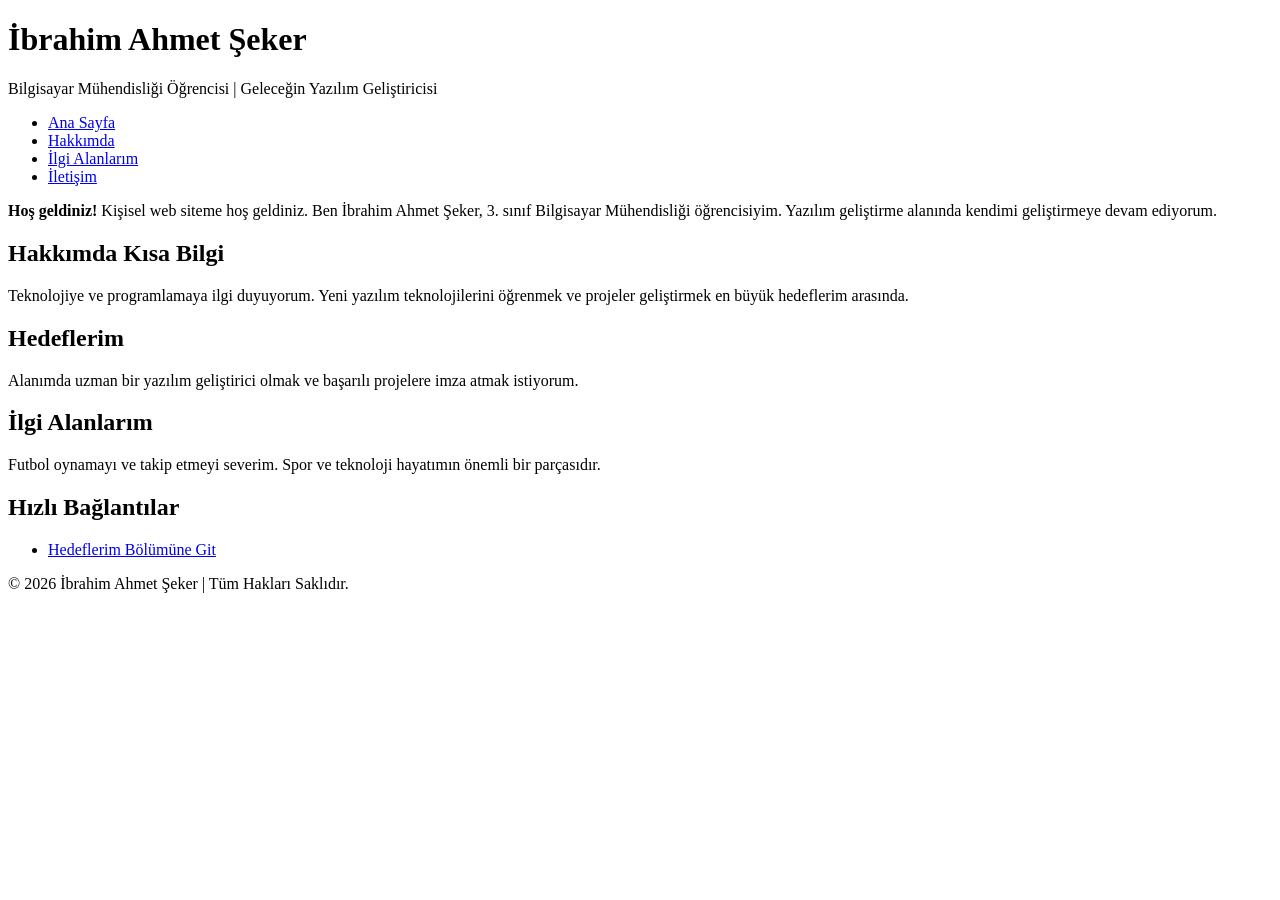
==== index.html @ a93bb1a7 "Update index.html" ====
<!DOCTYPE html>
<html lang="tr">
<head>
    <meta charset="UTF-8">
    <meta name="viewport" content="width=device-width, initial-scale=1.0">
    <title>Ana Sayfa</title>
</head>
<body>

    <!-- HEADER -->
    <header>
        <h1>İbrahim Ahmet Şeker</h1>
        <p>Bilgisayar Mühendisliği Öğrencisi | Geleceğin Yazılım Geliştiricisi</p>
    </header>

    <!-- NAVIGATION -->
    <nav>
        <ul>
            <li><a href="index.html">Ana Sayfa</a></li>
            <li><a href="hakkimda.html">Hakkımda</a></li>
            <li><a href="ilgi-alanlarim.html">İlgi Alanlarım</a></li>
            <li><a href="iletisim.html">İletişim</a></li>
        </ul>
    </nav>

    <!-- MAIN CONTENT -->
    <main>

        <section>
            <p><strong>Hoş geldiniz!</strong> Kişisel web siteme hoş geldiniz. 
            Ben İbrahim Ahmet Şeker, 3. sınıf Bilgisayar Mühendisliği öğrencisiyim. 
            Yazılım geliştirme alanında kendimi geliştirmeye devam ediyorum.</p>
        </section>

        <section>
            <h2>Hakkımda Kısa Bilgi</h2>
            <p>Teknolojiye ve programlamaya ilgi duyuyorum. 
            Yeni yazılım teknolojilerini öğrenmek ve projeler geliştirmek en büyük hedeflerim arasında.</p>
        </section>

        <section>
            <h2 id="hedef">Hedeflerim</h2>
            <p>Alanımda uzman bir yazılım geliştirici olmak ve başarılı projelere imza atmak istiyorum.</p>
        </section>

        <section>
            <h2>İlgi Alanlarım</h2>
            <p>Futbol oynamayı ve takip etmeyi severim. Spor ve teknoloji hayatımın önemli bir parçasıdır.</p>
        </section>

        <section>
            <h2>Hızlı Bağlantılar</h2>
            <ul>
                <li><a href="#hedef">Hedeflerim Bölümüne Git</a></li>
            </ul>
        </section>

    </main>

    <!-- FOOTER -->
    <footer>
        <p>&copy; 2026 İbrahim Ahmet Şeker | Tüm Hakları Saklıdır.</p>
    </footer>

</body>
</html>
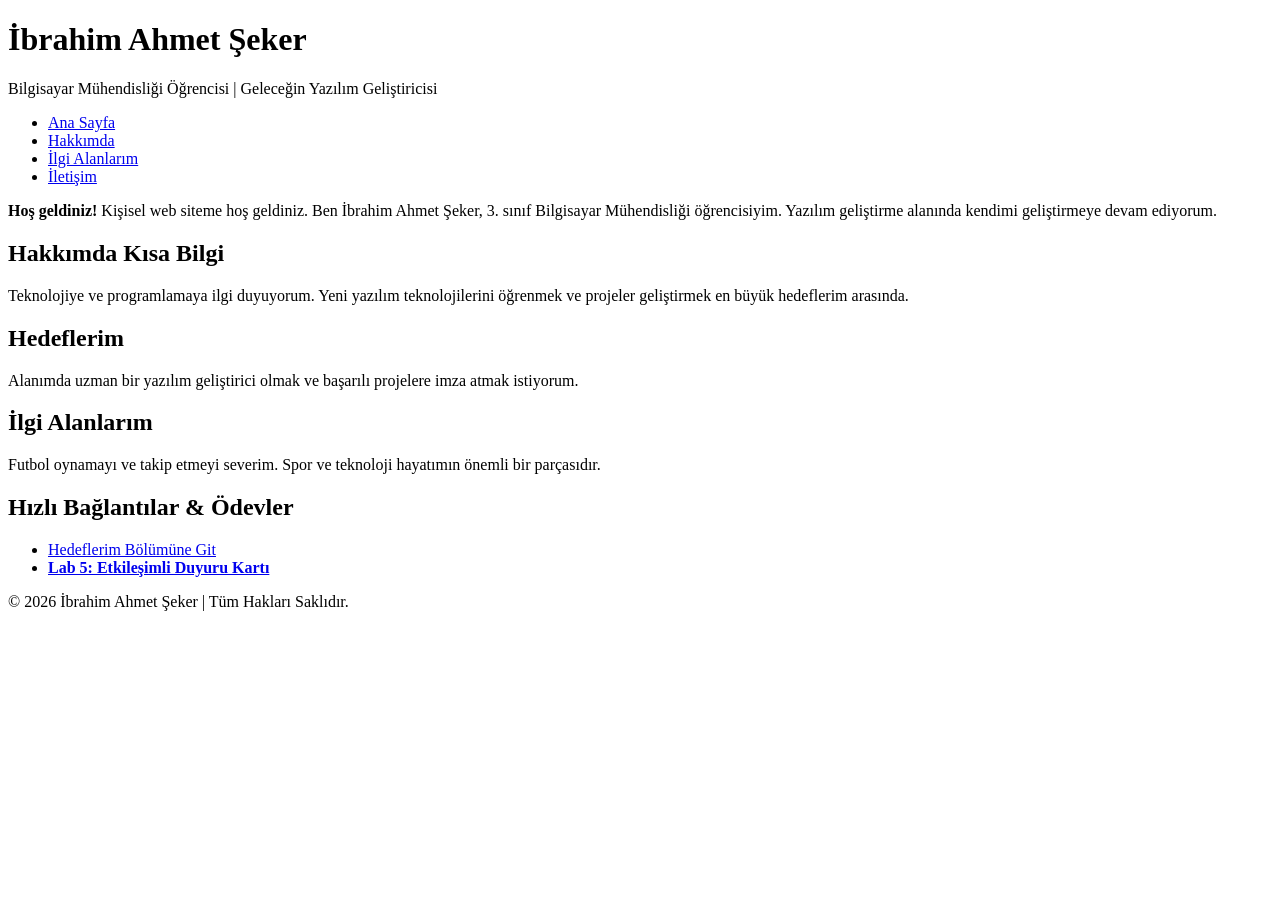
==== commit c4db6d1b: "Update index.html" ====
--- a/index.html
+++ b/index.html
@@ -17,9 +17,9 @@
     <nav>
         <ul>
             <li><a href="index.html">Ana Sayfa</a></li>
-            <li><a href="hakkimda.html">Hakkımda</a></li>
-            <li><a href="ilgi-alanlarim.html">İlgi Alanlarım</a></li>
-            <li><a href="iletisim.html">İletişim</a></li>
+            <li><a href="about.html">Hakkımda</a></li>
+            <li><a href="interests.html">İlgi Alanlarım</a></li>
+            <li><a href="contact.html">İletişim</a></li>
         </ul>
     </nav>
 
@@ -49,15 +49,16 @@
         </section>
 
         <section>
-            <h2>Hızlı Bağlantılar</h2>
+            <h2>Hızlı Bağlantılar & Ödevler</h2>
             <ul>
                 <li><a href="#hedef">Hedeflerim Bölümüne Git</a></li>
+                <!-- ÖDEV LİNKİ BURAYA EKLENDİ -->
+                <li><strong><a href="lab5/lab-position.html">Lab 5: Etkileşimli Duyuru Kartı</a></strong></li> 
             </ul>
         </section>
 
     </main>
 
-    <!-- FOOTER -->
     <footer>
         <p>&copy; 2026 İbrahim Ahmet Şeker | Tüm Hakları Saklıdır.</p>
     </footer>
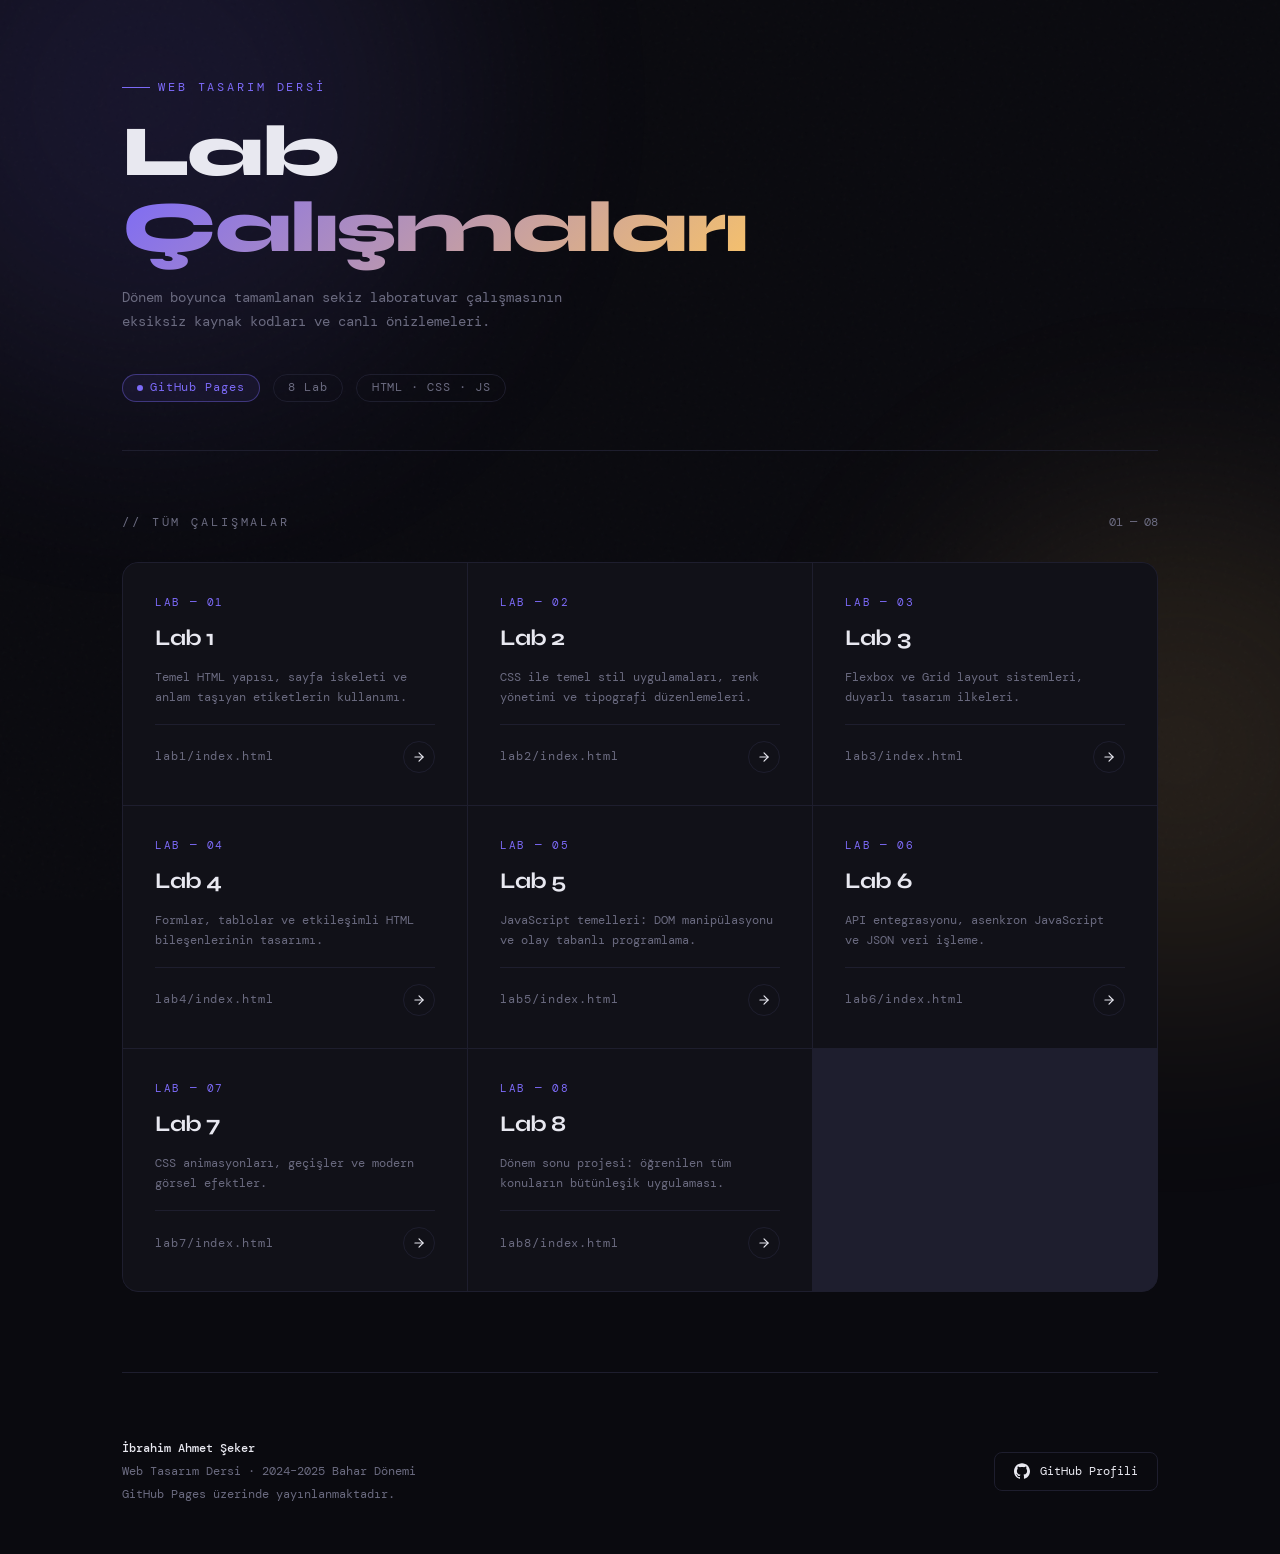
==== commit 290fc19d: "Add files via upload" ====
--- a/index.html
+++ b/index.html
@@ -1,67 +1,486 @@
-<!DOCTYPE html>
-<html lang="tr">
-<head>
-    <meta charset="UTF-8">
-    <meta name="viewport" content="width=device-width, initial-scale=1.0">
-    <title>Ana Sayfa</title>
-</head>
-<body>
-
-    <!-- HEADER -->
-    <header>
-        <h1>İbrahim Ahmet Şeker</h1>
-        <p>Bilgisayar Mühendisliği Öğrencisi | Geleceğin Yazılım Geliştiricisi</p>
-    </header>
-
-    <!-- NAVIGATION -->
-    <nav>
-        <ul>
-            <li><a href="index.html">Ana Sayfa</a></li>
-            <li><a href="about.html">Hakkımda</a></li>
-            <li><a href="interests.html">İlgi Alanlarım</a></li>
-            <li><a href="contact.html">İletişim</a></li>
-        </ul>
-    </nav>
-
-    <!-- MAIN CONTENT -->
-    <main>
-
-        <section>
-            <p><strong>Hoş geldiniz!</strong> Kişisel web siteme hoş geldiniz. 
-            Ben İbrahim Ahmet Şeker, 3. sınıf Bilgisayar Mühendisliği öğrencisiyim. 
-            Yazılım geliştirme alanında kendimi geliştirmeye devam ediyorum.</p>
-        </section>
-
-        <section>
-            <h2>Hakkımda Kısa Bilgi</h2>
-            <p>Teknolojiye ve programlamaya ilgi duyuyorum. 
-            Yeni yazılım teknolojilerini öğrenmek ve projeler geliştirmek en büyük hedeflerim arasında.</p>
-        </section>
-
-        <section>
-            <h2 id="hedef">Hedeflerim</h2>
-            <p>Alanımda uzman bir yazılım geliştirici olmak ve başarılı projelere imza atmak istiyorum.</p>
-        </section>
-
-        <section>
-            <h2>İlgi Alanlarım</h2>
-            <p>Futbol oynamayı ve takip etmeyi severim. Spor ve teknoloji hayatımın önemli bir parçasıdır.</p>
-        </section>
-
-        <section>
-            <h2>Hızlı Bağlantılar & Ödevler</h2>
-            <ul>
-                <li><a href="#hedef">Hedeflerim Bölümüne Git</a></li>
-                <!-- ÖDEV LİNKİ BURAYA EKLENDİ -->
-                <li><strong><a href="lab5/lab-position.html">Lab 5: Etkileşimli Duyuru Kartı</a></strong></li> 
-            </ul>
-        </section>
-
-    </main>
-
-    <footer>
-        <p>&copy; 2026 İbrahim Ahmet Şeker | Tüm Hakları Saklıdır.</p>
-    </footer>
-
-</body>
-</html>
+<!DOCTYPE html>
+<html lang="tr">
+<head>
+  <meta charset="UTF-8" />
+  <meta name="viewport" content="width=device-width, initial-scale=1.0" />
+  <title>İbrahim Ahmet Şeker — Lab Çalışmaları</title>
+  <link href="https://fonts.googleapis.com/css2?family=Syne:wght@400;600;700;800&family=DM+Mono:wght@300;400;500&display=swap" rel="stylesheet" />
+  <style>
+    *, *::before, *::after { box-sizing: border-box; margin: 0; padding: 0; }
+
+    :root {
+      --bg: #0a0a0f;
+      --surface: #111118;
+      --border: #1e1e2e;
+      --accent: #7c6af7;
+      --accent2: #f7c26a;
+      --text: #e8e8f0;
+      --muted: #6b6b80;
+      --card-hover: #16161f;
+    }
+
+    html { scroll-behavior: smooth; }
+
+    body {
+      font-family: 'Syne', sans-serif;
+      background: var(--bg);
+      color: var(--text);
+      min-height: 100vh;
+      overflow-x: hidden;
+    }
+
+    /* NOISE OVERLAY */
+    body::before {
+      content: '';
+      position: fixed;
+      inset: 0;
+      background-image: url("data:image/svg+xml,%3Csvg viewBox='0 0 256 256' xmlns='http://www.w3.org/2000/svg'%3E%3Cfilter id='noise'%3E%3CfeTurbulence type='fractalNoise' baseFrequency='0.9' numOctaves='4' stitchTiles='stitch'/%3E%3C/filter%3E%3Crect width='100%25' height='100%25' filter='url(%23noise)' opacity='0.04'/%3E%3C/svg%3E");
+      pointer-events: none;
+      z-index: 0;
+      opacity: 0.5;
+    }
+
+    /* GLOW BLOBS */
+    .blob {
+      position: fixed;
+      border-radius: 50%;
+      filter: blur(120px);
+      opacity: 0.12;
+      pointer-events: none;
+      z-index: 0;
+    }
+    .blob-1 { width: 600px; height: 600px; background: var(--accent); top: -200px; left: -150px; animation: drift 18s ease-in-out infinite alternate; }
+    .blob-2 { width: 500px; height: 500px; background: var(--accent2); bottom: -100px; right: -150px; animation: drift 22s ease-in-out infinite alternate-reverse; }
+
+    @keyframes drift {
+      from { transform: translate(0, 0) scale(1); }
+      to   { transform: translate(40px, 40px) scale(1.08); }
+    }
+
+    /* WRAPPER */
+    .wrapper {
+      position: relative;
+      z-index: 1;
+      max-width: 1100px;
+      margin: 0 auto;
+      padding: 0 2rem;
+    }
+
+    /* HEADER */
+    header {
+      padding: 5rem 0 3rem;
+      border-bottom: 1px solid var(--border);
+    }
+
+    .header-tag {
+      font-family: 'DM Mono', monospace;
+      font-size: 0.72rem;
+      letter-spacing: 0.25em;
+      color: var(--accent);
+      text-transform: uppercase;
+      margin-bottom: 1.2rem;
+      display: flex;
+      align-items: center;
+      gap: 0.5rem;
+    }
+    .header-tag::before {
+      content: '';
+      display: inline-block;
+      width: 28px;
+      height: 1px;
+      background: var(--accent);
+    }
+
+    h1 {
+      font-size: clamp(2.4rem, 6vw, 4.5rem);
+      font-weight: 800;
+      line-height: 1.05;
+      letter-spacing: -0.03em;
+      margin-bottom: 1.2rem;
+    }
+
+    h1 span {
+      background: linear-gradient(135deg, var(--accent) 0%, var(--accent2) 100%);
+      -webkit-background-clip: text;
+      -webkit-text-fill-color: transparent;
+      background-clip: text;
+    }
+
+    .subtitle {
+      font-family: 'DM Mono', monospace;
+      font-size: 0.9rem;
+      color: var(--muted);
+      line-height: 1.7;
+      max-width: 480px;
+    }
+
+    .meta-row {
+      display: flex;
+      align-items: center;
+      gap: 0.8rem;
+      margin-top: 2.5rem;
+      flex-wrap: wrap;
+    }
+
+    .badge {
+      font-family: 'DM Mono', monospace;
+      font-size: 0.72rem;
+      padding: 0.35rem 0.9rem;
+      border-radius: 100px;
+      border: 1px solid var(--border);
+      color: var(--muted);
+      letter-spacing: 0.08em;
+    }
+    .badge.live {
+      border-color: rgba(124,106,247,0.4);
+      color: var(--accent);
+      background: rgba(124,106,247,0.08);
+      display: flex;
+      align-items: center;
+      gap: 0.4rem;
+    }
+    .badge.live::before {
+      content: '';
+      display: inline-block;
+      width: 6px;
+      height: 6px;
+      background: var(--accent);
+      border-radius: 50%;
+      animation: pulse 1.6s ease-in-out infinite;
+    }
+    @keyframes pulse {
+      0%, 100% { opacity: 1; transform: scale(1); }
+      50%       { opacity: 0.4; transform: scale(0.8); }
+    }
+
+    /* SECTION TITLE */
+    .section-header {
+      display: flex;
+      align-items: baseline;
+      justify-content: space-between;
+      padding: 4rem 0 2rem;
+      gap: 1rem;
+    }
+    .section-title {
+      font-size: 0.72rem;
+      font-family: 'DM Mono', monospace;
+      letter-spacing: 0.25em;
+      text-transform: uppercase;
+      color: var(--muted);
+    }
+    .section-count {
+      font-family: 'DM Mono', monospace;
+      font-size: 0.72rem;
+      color: var(--muted);
+    }
+
+    /* GRID */
+    .grid {
+      display: grid;
+      grid-template-columns: repeat(auto-fill, minmax(300px, 1fr));
+      gap: 1.5px;
+      background: var(--border);
+      border: 1px solid var(--border);
+      border-radius: 16px;
+      overflow: hidden;
+    }
+
+    /* CARD */
+    .card {
+      background: var(--surface);
+      padding: 2rem;
+      display: flex;
+      flex-direction: column;
+      gap: 1rem;
+      text-decoration: none;
+      color: inherit;
+      transition: background 0.25s ease;
+      position: relative;
+      overflow: hidden;
+      opacity: 0;
+      transform: translateY(20px);
+      animation: fadeUp 0.5s ease forwards;
+    }
+
+    .card::after {
+      content: '';
+      position: absolute;
+      inset: 0;
+      background: linear-gradient(135deg, rgba(124,106,247,0.06) 0%, transparent 60%);
+      opacity: 0;
+      transition: opacity 0.3s ease;
+    }
+
+    .card:hover { background: var(--card-hover); }
+    .card:hover::after { opacity: 1; }
+
+    .card-num {
+      font-family: 'DM Mono', monospace;
+      font-size: 0.68rem;
+      color: var(--accent);
+      letter-spacing: 0.15em;
+    }
+
+    .card-title {
+      font-size: 1.4rem;
+      font-weight: 700;
+      letter-spacing: -0.02em;
+      line-height: 1.2;
+      transition: color 0.2s;
+    }
+    .card:hover .card-title { color: var(--accent); }
+
+    .card-desc {
+      font-family: 'DM Mono', monospace;
+      font-size: 0.78rem;
+      color: var(--muted);
+      line-height: 1.6;
+      flex: 1;
+    }
+
+    .card-footer {
+      display: flex;
+      align-items: center;
+      justify-content: space-between;
+      padding-top: 1rem;
+      border-top: 1px solid var(--border);
+    }
+
+    .card-link-text {
+      font-family: 'DM Mono', monospace;
+      font-size: 0.72rem;
+      color: var(--muted);
+      letter-spacing: 0.08em;
+      transition: color 0.2s;
+    }
+    .card:hover .card-link-text { color: var(--accent); }
+
+    .arrow {
+      width: 32px;
+      height: 32px;
+      border: 1px solid var(--border);
+      border-radius: 50%;
+      display: flex;
+      align-items: center;
+      justify-content: center;
+      transition: background 0.2s, border-color 0.2s, transform 0.25s;
+      flex-shrink: 0;
+    }
+    .card:hover .arrow {
+      background: var(--accent);
+      border-color: var(--accent);
+      transform: rotate(45deg);
+    }
+    .arrow svg {
+      width: 14px;
+      height: 14px;
+      fill: none;
+      stroke: var(--text);
+      stroke-width: 2;
+      stroke-linecap: round;
+      stroke-linejoin: round;
+    }
+
+    @keyframes fadeUp {
+      to { opacity: 1; transform: translateY(0); }
+    }
+    .card:nth-child(1) { animation-delay: 0.05s; }
+    .card:nth-child(2) { animation-delay: 0.10s; }
+    .card:nth-child(3) { animation-delay: 0.15s; }
+    .card:nth-child(4) { animation-delay: 0.20s; }
+    .card:nth-child(5) { animation-delay: 0.25s; }
+    .card:nth-child(6) { animation-delay: 0.30s; }
+    .card:nth-child(7) { animation-delay: 0.35s; }
+    .card:nth-child(8) { animation-delay: 0.40s; }
+
+    /* FOOTER */
+    footer {
+      padding: 4rem 0 3rem;
+      display: flex;
+      align-items: center;
+      justify-content: space-between;
+      border-top: 1px solid var(--border);
+      margin-top: 5rem;
+      flex-wrap: wrap;
+      gap: 1.5rem;
+    }
+
+    .footer-left {
+      font-family: 'DM Mono', monospace;
+      font-size: 0.75rem;
+      color: var(--muted);
+      line-height: 1.9;
+    }
+    .footer-left strong {
+      color: var(--text);
+      font-weight: 500;
+    }
+
+    .github-btn {
+      display: flex;
+      align-items: center;
+      gap: 0.6rem;
+      font-family: 'DM Mono', monospace;
+      font-size: 0.78rem;
+      color: var(--text);
+      text-decoration: none;
+      border: 1px solid var(--border);
+      padding: 0.65rem 1.2rem;
+      border-radius: 8px;
+      transition: border-color 0.2s, color 0.2s;
+      white-space: nowrap;
+    }
+    .github-btn:hover { border-color: var(--accent); color: var(--accent); }
+    .github-btn svg { width: 16px; height: 16px; fill: currentColor; flex-shrink: 0; }
+
+    @media (max-width: 600px) {
+      header { padding: 3rem 0 2rem; }
+      .section-header { flex-direction: column; gap: 0.3rem; }
+      footer { flex-direction: column; align-items: flex-start; }
+      .grid { grid-template-columns: 1fr; }
+    }
+  </style>
+</head>
+<body>
+
+  <div class="blob blob-1"></div>
+  <div class="blob blob-2"></div>
+
+  <div class="wrapper">
+
+    <header>
+      <p class="header-tag">Web Tasarım Dersi</p>
+      <h1>Lab<br /><span>Çalışmaları</span></h1>
+      <p class="subtitle">
+        Dönem boyunca tamamlanan sekiz laboratuvar çalışmasının
+        eksiksiz kaynak kodları ve canlı önizlemeleri.
+      </p>
+      <div class="meta-row">
+        <span class="badge live">GitHub Pages</span>
+        <span class="badge">8 Lab</span>
+        <span class="badge">HTML · CSS · JS</span>
+      </div>
+    </header>
+
+    <div class="section-header">
+      <span class="section-title">// Tüm Çalışmalar</span>
+      <span class="section-count">01 — 08</span>
+    </div>
+
+    <div class="grid">
+
+      <a class="card" href="lab1/index.html">
+        <span class="card-num">LAB — 01</span>
+        <h2 class="card-title">Lab 1</h2>
+        <p class="card-desc">Temel HTML yapısı, sayfa iskeleti ve anlam taşıyan etiketlerin kullanımı.</p>
+        <div class="card-footer">
+          <span class="card-link-text">lab1/index.html</span>
+          <div class="arrow">
+            <svg viewBox="0 0 24 24"><line x1="5" y1="12" x2="19" y2="12"/><polyline points="12 5 19 12 12 19"/></svg>
+          </div>
+        </div>
+      </a>
+
+      <a class="card" href="lab2/index.html">
+        <span class="card-num">LAB — 02</span>
+        <h2 class="card-title">Lab 2</h2>
+        <p class="card-desc">CSS ile temel stil uygulamaları, renk yönetimi ve tipografi düzenlemeleri.</p>
+        <div class="card-footer">
+          <span class="card-link-text">lab2/index.html</span>
+          <div class="arrow">
+            <svg viewBox="0 0 24 24"><line x1="5" y1="12" x2="19" y2="12"/><polyline points="12 5 19 12 12 19"/></svg>
+          </div>
+        </div>
+      </a>
+
+      <a class="card" href="lab3/index.html">
+        <span class="card-num">LAB — 03</span>
+        <h2 class="card-title">Lab 3</h2>
+        <p class="card-desc">Flexbox ve Grid layout sistemleri, duyarlı tasarım ilkeleri.</p>
+        <div class="card-footer">
+          <span class="card-link-text">lab3/index.html</span>
+          <div class="arrow">
+            <svg viewBox="0 0 24 24"><line x1="5" y1="12" x2="19" y2="12"/><polyline points="12 5 19 12 12 19"/></svg>
+          </div>
+        </div>
+      </a>
+
+      <a class="card" href="lab4/index.html">
+        <span class="card-num">LAB — 04</span>
+        <h2 class="card-title">Lab 4</h2>
+        <p class="card-desc">Formlar, tablolar ve etkileşimli HTML bileşenlerinin tasarımı.</p>
+        <div class="card-footer">
+          <span class="card-link-text">lab4/index.html</span>
+          <div class="arrow">
+            <svg viewBox="0 0 24 24"><line x1="5" y1="12" x2="19" y2="12"/><polyline points="12 5 19 12 12 19"/></svg>
+          </div>
+        </div>
+      </a>
+
+      <a class="card" href="lab5/index.html">
+        <span class="card-num">LAB — 05</span>
+        <h2 class="card-title">Lab 5</h2>
+        <p class="card-desc">JavaScript temelleri: DOM manipülasyonu ve olay tabanlı programlama.</p>
+        <div class="card-footer">
+          <span class="card-link-text">lab5/index.html</span>
+          <div class="arrow">
+            <svg viewBox="0 0 24 24"><line x1="5" y1="12" x2="19" y2="12"/><polyline points="12 5 19 12 12 19"/></svg>
+          </div>
+        </div>
+      </a>
+
+      <a class="card" href="lab6/index.html">
+        <span class="card-num">LAB — 06</span>
+        <h2 class="card-title">Lab 6</h2>
+        <p class="card-desc">API entegrasyonu, asenkron JavaScript ve JSON veri işleme.</p>
+        <div class="card-footer">
+          <span class="card-link-text">lab6/index.html</span>
+          <div class="arrow">
+            <svg viewBox="0 0 24 24"><line x1="5" y1="12" x2="19" y2="12"/><polyline points="12 5 19 12 12 19"/></svg>
+          </div>
+        </div>
+      </a>
+
+      <a class="card" href="lab7/index.html">
+        <span class="card-num">LAB — 07</span>
+        <h2 class="card-title">Lab 7</h2>
+        <p class="card-desc">CSS animasyonları, geçişler ve modern görsel efektler.</p>
+        <div class="card-footer">
+          <span class="card-link-text">lab7/index.html</span>
+          <div class="arrow">
+            <svg viewBox="0 0 24 24"><line x1="5" y1="12" x2="19" y2="12"/><polyline points="12 5 19 12 12 19"/></svg>
+          </div>
+        </div>
+      </a>
+
+      <a class="card" href="lab8/index.html">
+        <span class="card-num">LAB — 08</span>
+        <h2 class="card-title">Lab 8</h2>
+        <p class="card-desc">Dönem sonu projesi: öğrenilen tüm konuların bütünleşik uygulaması.</p>
+        <div class="card-footer">
+          <span class="card-link-text">lab8/index.html</span>
+          <div class="arrow">
+            <svg viewBox="0 0 24 24"><line x1="5" y1="12" x2="19" y2="12"/><polyline points="12 5 19 12 12 19"/></svg>
+          </div>
+        </div>
+      </a>
+
+    </div>
+
+    <footer>
+      <div class="footer-left">
+        <strong>İbrahim Ahmet Şeker</strong><br />
+        Web Tasarım Dersi · 2024–2025 Bahar Dönemi<br />
+        GitHub Pages üzerinde yayınlanmaktadır.
+      </div>
+      <a class="github-btn" href="https://github.com/ibrahimahmetseker" target="_blank" rel="noopener">
+        <svg viewBox="0 0 24 24" xmlns="http://www.w3.org/2000/svg">
+          <path d="M12 .297c-6.63 0-12 5.373-12 12 0 5.303 3.438 9.8 8.205 11.385.6.113.82-.258.82-.577 0-.285-.01-1.04-.015-2.04-3.338.724-4.042-1.61-4.042-1.61C4.422 18.07 3.633 17.7 3.633 17.7c-1.087-.744.084-.729.084-.729 1.205.084 1.838 1.236 1.838 1.236 1.07 1.835 2.809 1.305 3.495.998.108-.776.417-1.305.76-1.605-2.665-.3-5.466-1.332-5.466-5.93 0-1.31.465-2.38 1.235-3.22-.135-.303-.54-1.523.105-3.176 0 0 1.005-.322 3.3 1.23.96-.267 1.98-.399 3-.405 1.02.006 2.04.138 3 .405 2.28-1.552 3.285-1.23 3.285-1.23.645 1.653.24 2.873.12 3.176.765.84 1.23 1.91 1.23 3.22 0 4.61-2.805 5.625-5.475 5.92.42.36.81 1.096.81 2.22 0 1.606-.015 2.896-.015 3.286 0 .315.21.69.825.57C20.565 22.092 24 17.592 24 12.297c0-6.627-5.373-12-12-12"/>
+        </svg>
+        GitHub Profili
+      </a>
+    </footer>
+
+  </div>
+</body>
+</html>
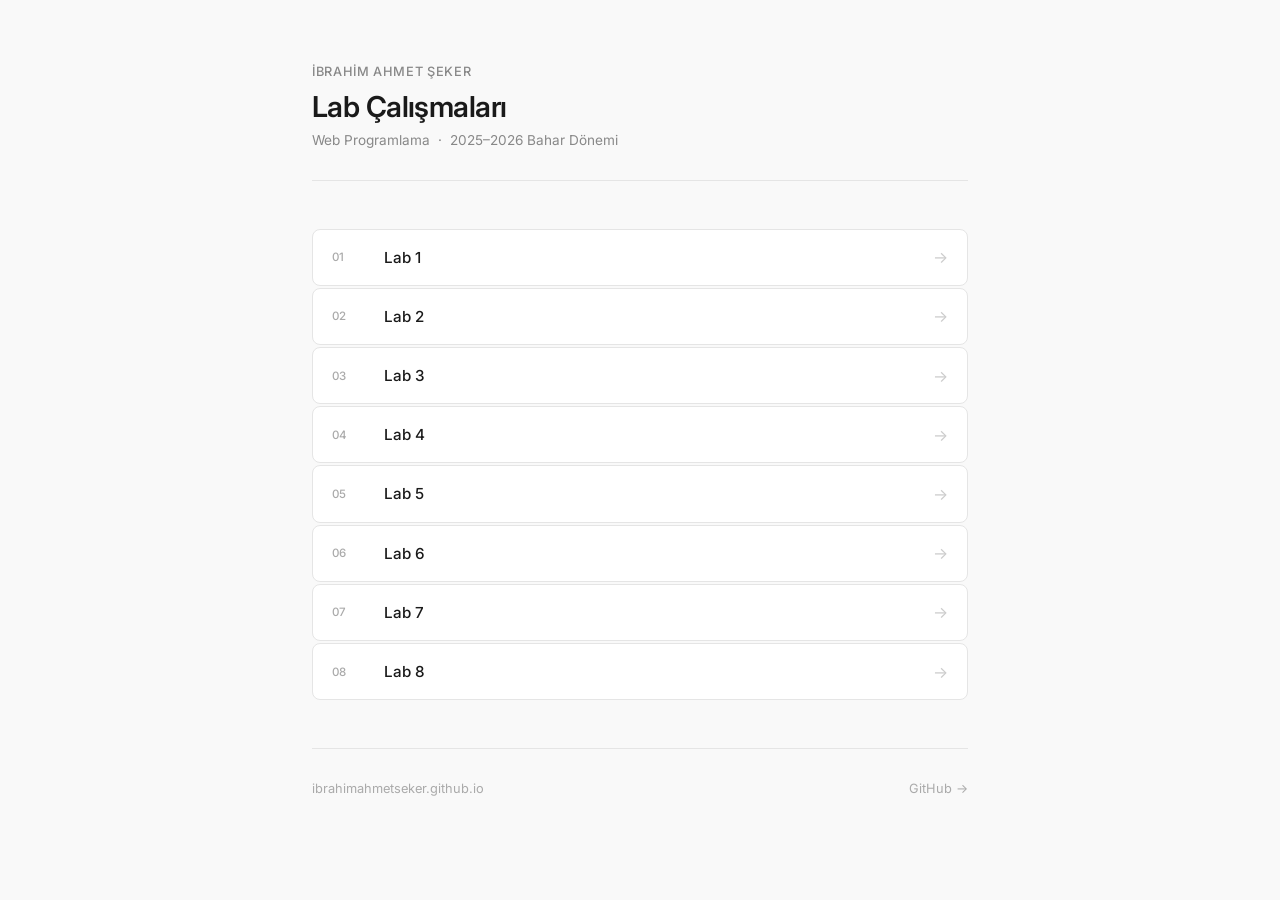
==== commit 0a86745a: "Add files via upload" ====
--- a/index.html
+++ b/index.html
@@ -3,482 +3,199 @@
 <head>
   <meta charset="UTF-8" />
   <meta name="viewport" content="width=device-width, initial-scale=1.0" />
-  <title>İbrahim Ahmet Şeker — Lab Çalışmaları</title>
-  <link href="https://fonts.googleapis.com/css2?family=Syne:wght@400;600;700;800&family=DM+Mono:wght@300;400;500&display=swap" rel="stylesheet" />
+  <title>Lab Çalışmaları — İbrahim Ahmet Şeker</title>
+  <link href="https://fonts.googleapis.com/css2?family=Inter:wght@400;500;600&display=swap" rel="stylesheet" />
   <style>
-    *, *::before, *::after { box-sizing: border-box; margin: 0; padding: 0; }
-
-    :root {
-      --bg: #0a0a0f;
-      --surface: #111118;
-      --border: #1e1e2e;
-      --accent: #7c6af7;
-      --accent2: #f7c26a;
-      --text: #e8e8f0;
-      --muted: #6b6b80;
-      --card-hover: #16161f;
-    }
-
-    html { scroll-behavior: smooth; }
+    * { box-sizing: border-box; margin: 0; padding: 0; }
 
     body {
-      font-family: 'Syne', sans-serif;
-      background: var(--bg);
-      color: var(--text);
+      font-family: 'Inter', sans-serif;
+      background: #f9f9f9;
+      color: #1a1a1a;
       min-height: 100vh;
-      overflow-x: hidden;
-    }
-
-    /* NOISE OVERLAY */
-    body::before {
-      content: '';
-      position: fixed;
-      inset: 0;
-      background-image: url("data:image/svg+xml,%3Csvg viewBox='0 0 256 256' xmlns='http://www.w3.org/2000/svg'%3E%3Cfilter id='noise'%3E%3CfeTurbulence type='fractalNoise' baseFrequency='0.9' numOctaves='4' stitchTiles='stitch'/%3E%3C/filter%3E%3Crect width='100%25' height='100%25' filter='url(%23noise)' opacity='0.04'/%3E%3C/svg%3E");
-      pointer-events: none;
-      z-index: 0;
-      opacity: 0.5;
-    }
-
-    /* GLOW BLOBS */
-    .blob {
-      position: fixed;
-      border-radius: 50%;
-      filter: blur(120px);
-      opacity: 0.12;
-      pointer-events: none;
-      z-index: 0;
-    }
-    .blob-1 { width: 600px; height: 600px; background: var(--accent); top: -200px; left: -150px; animation: drift 18s ease-in-out infinite alternate; }
-    .blob-2 { width: 500px; height: 500px; background: var(--accent2); bottom: -100px; right: -150px; animation: drift 22s ease-in-out infinite alternate-reverse; }
-
-    @keyframes drift {
-      from { transform: translate(0, 0) scale(1); }
-      to   { transform: translate(40px, 40px) scale(1.08); }
-    }
-
-    /* WRAPPER */
-    .wrapper {
-      position: relative;
-      z-index: 1;
-      max-width: 1100px;
+    }
+
+    .container {
+      max-width: 720px;
       margin: 0 auto;
-      padding: 0 2rem;
+      padding: 4rem 2rem;
     }
 
     /* HEADER */
     header {
-      padding: 5rem 0 3rem;
-      border-bottom: 1px solid var(--border);
-    }
-
-    .header-tag {
-      font-family: 'DM Mono', monospace;
-      font-size: 0.72rem;
-      letter-spacing: 0.25em;
-      color: var(--accent);
+      margin-bottom: 3rem;
+      padding-bottom: 2rem;
+      border-bottom: 1px solid #e5e5e5;
+    }
+
+    .name {
+      font-size: 0.8rem;
+      font-weight: 500;
+      color: #888;
+      letter-spacing: 0.05em;
       text-transform: uppercase;
-      margin-bottom: 1.2rem;
+      margin-bottom: 0.6rem;
+    }
+
+    h1 {
+      font-size: 1.8rem;
+      font-weight: 600;
+      letter-spacing: -0.02em;
+      margin-bottom: 0.5rem;
+    }
+
+    .meta {
+      font-size: 0.85rem;
+      color: #888;
+    }
+
+    /* LAB LIST */
+    .lab-list {
+      display: flex;
+      flex-direction: column;
+      gap: 2px;
+    }
+
+    .lab-item {
       display: flex;
       align-items: center;
-      gap: 0.5rem;
-    }
-    .header-tag::before {
-      content: '';
-      display: inline-block;
-      width: 28px;
-      height: 1px;
-      background: var(--accent);
-    }
-
-    h1 {
-      font-size: clamp(2.4rem, 6vw, 4.5rem);
-      font-weight: 800;
-      line-height: 1.05;
-      letter-spacing: -0.03em;
-      margin-bottom: 1.2rem;
-    }
-
-    h1 span {
-      background: linear-gradient(135deg, var(--accent) 0%, var(--accent2) 100%);
-      -webkit-background-clip: text;
-      -webkit-text-fill-color: transparent;
-      background-clip: text;
-    }
-
-    .subtitle {
-      font-family: 'DM Mono', monospace;
-      font-size: 0.9rem;
-      color: var(--muted);
-      line-height: 1.7;
-      max-width: 480px;
-    }
-
-    .meta-row {
-      display: flex;
-      align-items: center;
-      gap: 0.8rem;
-      margin-top: 2.5rem;
-      flex-wrap: wrap;
-    }
-
-    .badge {
-      font-family: 'DM Mono', monospace;
-      font-size: 0.72rem;
-      padding: 0.35rem 0.9rem;
-      border-radius: 100px;
-      border: 1px solid var(--border);
-      color: var(--muted);
-      letter-spacing: 0.08em;
-    }
-    .badge.live {
-      border-color: rgba(124,106,247,0.4);
-      color: var(--accent);
-      background: rgba(124,106,247,0.08);
-      display: flex;
-      align-items: center;
-      gap: 0.4rem;
-    }
-    .badge.live::before {
-      content: '';
-      display: inline-block;
-      width: 6px;
-      height: 6px;
-      background: var(--accent);
-      border-radius: 50%;
-      animation: pulse 1.6s ease-in-out infinite;
-    }
-    @keyframes pulse {
-      0%, 100% { opacity: 1; transform: scale(1); }
-      50%       { opacity: 0.4; transform: scale(0.8); }
-    }
-
-    /* SECTION TITLE */
-    .section-header {
-      display: flex;
-      align-items: baseline;
       justify-content: space-between;
-      padding: 4rem 0 2rem;
-      gap: 1rem;
-    }
-    .section-title {
-      font-size: 0.72rem;
-      font-family: 'DM Mono', monospace;
-      letter-spacing: 0.25em;
-      text-transform: uppercase;
-      color: var(--muted);
-    }
-    .section-count {
-      font-family: 'DM Mono', monospace;
-      font-size: 0.72rem;
-      color: var(--muted);
-    }
-
-    /* GRID */
-    .grid {
-      display: grid;
-      grid-template-columns: repeat(auto-fill, minmax(300px, 1fr));
-      gap: 1.5px;
-      background: var(--border);
-      border: 1px solid var(--border);
-      border-radius: 16px;
-      overflow: hidden;
-    }
-
-    /* CARD */
-    .card {
-      background: var(--surface);
-      padding: 2rem;
-      display: flex;
-      flex-direction: column;
-      gap: 1rem;
+      padding: 1.1rem 1.2rem;
+      background: #fff;
+      border: 1px solid #e5e5e5;
+      border-radius: 8px;
       text-decoration: none;
       color: inherit;
-      transition: background 0.25s ease;
-      position: relative;
-      overflow: hidden;
-      opacity: 0;
-      transform: translateY(20px);
-      animation: fadeUp 0.5s ease forwards;
-    }
-
-    .card::after {
-      content: '';
-      position: absolute;
-      inset: 0;
-      background: linear-gradient(135deg, rgba(124,106,247,0.06) 0%, transparent 60%);
-      opacity: 0;
-      transition: opacity 0.3s ease;
-    }
-
-    .card:hover { background: var(--card-hover); }
-    .card:hover::after { opacity: 1; }
-
-    .card-num {
-      font-family: 'DM Mono', monospace;
-      font-size: 0.68rem;
-      color: var(--accent);
-      letter-spacing: 0.15em;
-    }
-
-    .card-title {
-      font-size: 1.4rem;
-      font-weight: 700;
-      letter-spacing: -0.02em;
-      line-height: 1.2;
-      transition: color 0.2s;
-    }
-    .card:hover .card-title { color: var(--accent); }
-
-    .card-desc {
-      font-family: 'DM Mono', monospace;
-      font-size: 0.78rem;
-      color: var(--muted);
-      line-height: 1.6;
-      flex: 1;
-    }
-
-    .card-footer {
+      transition: border-color 0.15s, box-shadow 0.15s;
+    }
+
+    .lab-item:hover {
+      border-color: #bbb;
+      box-shadow: 0 2px 8px rgba(0,0,0,0.06);
+    }
+
+    .lab-left {
       display: flex;
       align-items: center;
-      justify-content: space-between;
-      padding-top: 1rem;
-      border-top: 1px solid var(--border);
-    }
-
-    .card-link-text {
-      font-family: 'DM Mono', monospace;
+      gap: 1rem;
+    }
+
+    .lab-num {
       font-size: 0.72rem;
-      color: var(--muted);
-      letter-spacing: 0.08em;
-      transition: color 0.2s;
-    }
-    .card:hover .card-link-text { color: var(--accent); }
-
-    .arrow {
-      width: 32px;
-      height: 32px;
-      border: 1px solid var(--border);
-      border-radius: 50%;
-      display: flex;
-      align-items: center;
-      justify-content: center;
-      transition: background 0.2s, border-color 0.2s, transform 0.25s;
-      flex-shrink: 0;
-    }
-    .card:hover .arrow {
-      background: var(--accent);
-      border-color: var(--accent);
-      transform: rotate(45deg);
-    }
-    .arrow svg {
-      width: 14px;
-      height: 14px;
-      fill: none;
-      stroke: var(--text);
-      stroke-width: 2;
-      stroke-linecap: round;
-      stroke-linejoin: round;
-    }
-
-    @keyframes fadeUp {
-      to { opacity: 1; transform: translateY(0); }
-    }
-    .card:nth-child(1) { animation-delay: 0.05s; }
-    .card:nth-child(2) { animation-delay: 0.10s; }
-    .card:nth-child(3) { animation-delay: 0.15s; }
-    .card:nth-child(4) { animation-delay: 0.20s; }
-    .card:nth-child(5) { animation-delay: 0.25s; }
-    .card:nth-child(6) { animation-delay: 0.30s; }
-    .card:nth-child(7) { animation-delay: 0.35s; }
-    .card:nth-child(8) { animation-delay: 0.40s; }
+      font-weight: 500;
+      color: #aaa;
+      width: 36px;
+    }
+
+    .lab-title {
+      font-size: 0.95rem;
+      font-weight: 500;
+    }
+
+    .lab-arrow {
+      color: #ccc;
+      font-size: 1rem;
+      transition: color 0.15s, transform 0.15s;
+    }
+
+    .lab-item:hover .lab-arrow {
+      color: #555;
+      transform: translateX(3px);
+    }
 
     /* FOOTER */
     footer {
-      padding: 4rem 0 3rem;
-      display: flex;
+      margin-top: 3rem;
+      padding-top: 2rem;
+      border-top: 1px solid #e5e5e5;
+      font-size: 0.8rem;
+      color: #aaa;
+      display: flex;
+      justify-content: space-between;
       align-items: center;
-      justify-content: space-between;
-      border-top: 1px solid var(--border);
-      margin-top: 5rem;
       flex-wrap: wrap;
-      gap: 1.5rem;
-    }
-
-    .footer-left {
-      font-family: 'DM Mono', monospace;
-      font-size: 0.75rem;
-      color: var(--muted);
-      line-height: 1.9;
-    }
-    .footer-left strong {
-      color: var(--text);
-      font-weight: 500;
-    }
-
-    .github-btn {
-      display: flex;
-      align-items: center;
-      gap: 0.6rem;
-      font-family: 'DM Mono', monospace;
-      font-size: 0.78rem;
-      color: var(--text);
+      gap: 0.5rem;
+    }
+
+    footer a {
+      color: #aaa;
       text-decoration: none;
-      border: 1px solid var(--border);
-      padding: 0.65rem 1.2rem;
-      border-radius: 8px;
-      transition: border-color 0.2s, color 0.2s;
-      white-space: nowrap;
-    }
-    .github-btn:hover { border-color: var(--accent); color: var(--accent); }
-    .github-btn svg { width: 16px; height: 16px; fill: currentColor; flex-shrink: 0; }
-
-    @media (max-width: 600px) {
-      header { padding: 3rem 0 2rem; }
-      .section-header { flex-direction: column; gap: 0.3rem; }
-      footer { flex-direction: column; align-items: flex-start; }
-      .grid { grid-template-columns: 1fr; }
-    }
+      transition: color 0.15s;
+    }
+    footer a:hover { color: #555; }
   </style>
 </head>
 <body>
-
-  <div class="blob blob-1"></div>
-  <div class="blob blob-2"></div>
-
-  <div class="wrapper">
+  <div class="container">
 
     <header>
-      <p class="header-tag">Web Tasarım Dersi</p>
-      <h1>Lab<br /><span>Çalışmaları</span></h1>
-      <p class="subtitle">
-        Dönem boyunca tamamlanan sekiz laboratuvar çalışmasının
-        eksiksiz kaynak kodları ve canlı önizlemeleri.
-      </p>
-      <div class="meta-row">
-        <span class="badge live">GitHub Pages</span>
-        <span class="badge">8 Lab</span>
-        <span class="badge">HTML · CSS · JS</span>
-      </div>
+      <p class="name">İbrahim Ahmet Şeker</p>
+      <h1>Lab Çalışmaları</h1>
+      <p class="meta">Web Programlama &nbsp;·&nbsp; 2025–2026 Bahar Dönemi</p>
     </header>
 
-    <div class="section-header">
-      <span class="section-title">// Tüm Çalışmalar</span>
-      <span class="section-count">01 — 08</span>
+    <div class="lab-list">
+      <a class="lab-item" href="lab1/index.html">
+        <div class="lab-left">
+          <span class="lab-num">01</span>
+          <span class="lab-title">Lab 1</span>
+        </div>
+        <span class="lab-arrow">→</span>
+      </a>
+      <a class="lab-item" href="lab2/index.html">
+        <div class="lab-left">
+          <span class="lab-num">02</span>
+          <span class="lab-title">Lab 2</span>
+        </div>
+        <span class="lab-arrow">→</span>
+      </a>
+      <a class="lab-item" href="lab3/index.html">
+        <div class="lab-left">
+          <span class="lab-num">03</span>
+          <span class="lab-title">Lab 3</span>
+        </div>
+        <span class="lab-arrow">→</span>
+      </a>
+      <a class="lab-item" href="lab4/index.html">
+        <div class="lab-left">
+          <span class="lab-num">04</span>
+          <span class="lab-title">Lab 4</span>
+        </div>
+        <span class="lab-arrow">→</span>
+      </a>
+      <a class="lab-item" href="lab5/index.html">
+        <div class="lab-left">
+          <span class="lab-num">05</span>
+          <span class="lab-title">Lab 5</span>
+        </div>
+        <span class="lab-arrow">→</span>
+      </a>
+      <a class="lab-item" href="lab6/index.html">
+        <div class="lab-left">
+          <span class="lab-num">06</span>
+          <span class="lab-title">Lab 6</span>
+        </div>
+        <span class="lab-arrow">→</span>
+      </a>
+      <a class="lab-item" href="lab7/index.html">
+        <div class="lab-left">
+          <span class="lab-num">07</span>
+          <span class="lab-title">Lab 7</span>
+        </div>
+        <span class="lab-arrow">→</span>
+      </a>
+      <a class="lab-item" href="lab8/index.html">
+        <div class="lab-left">
+          <span class="lab-num">08</span>
+          <span class="lab-title">Lab 8</span>
+        </div>
+        <span class="lab-arrow">→</span>
+      </a>
     </div>
 
-    <div class="grid">
-
-      <a class="card" href="lab1/index.html">
-        <span class="card-num">LAB — 01</span>
-        <h2 class="card-title">Lab 1</h2>
-        <p class="card-desc">Temel HTML yapısı, sayfa iskeleti ve anlam taşıyan etiketlerin kullanımı.</p>
-        <div class="card-footer">
-          <span class="card-link-text">lab1/index.html</span>
-          <div class="arrow">
-            <svg viewBox="0 0 24 24"><line x1="5" y1="12" x2="19" y2="12"/><polyline points="12 5 19 12 12 19"/></svg>
-          </div>
-        </div>
-      </a>
-
-      <a class="card" href="lab2/index.html">
-        <span class="card-num">LAB — 02</span>
-        <h2 class="card-title">Lab 2</h2>
-        <p class="card-desc">CSS ile temel stil uygulamaları, renk yönetimi ve tipografi düzenlemeleri.</p>
-        <div class="card-footer">
-          <span class="card-link-text">lab2/index.html</span>
-          <div class="arrow">
-            <svg viewBox="0 0 24 24"><line x1="5" y1="12" x2="19" y2="12"/><polyline points="12 5 19 12 12 19"/></svg>
-          </div>
-        </div>
-      </a>
-
-      <a class="card" href="lab3/index.html">
-        <span class="card-num">LAB — 03</span>
-        <h2 class="card-title">Lab 3</h2>
-        <p class="card-desc">Flexbox ve Grid layout sistemleri, duyarlı tasarım ilkeleri.</p>
-        <div class="card-footer">
-          <span class="card-link-text">lab3/index.html</span>
-          <div class="arrow">
-            <svg viewBox="0 0 24 24"><line x1="5" y1="12" x2="19" y2="12"/><polyline points="12 5 19 12 12 19"/></svg>
-          </div>
-        </div>
-      </a>
-
-      <a class="card" href="lab4/index.html">
-        <span class="card-num">LAB — 04</span>
-        <h2 class="card-title">Lab 4</h2>
-        <p class="card-desc">Formlar, tablolar ve etkileşimli HTML bileşenlerinin tasarımı.</p>
-        <div class="card-footer">
-          <span class="card-link-text">lab4/index.html</span>
-          <div class="arrow">
-            <svg viewBox="0 0 24 24"><line x1="5" y1="12" x2="19" y2="12"/><polyline points="12 5 19 12 12 19"/></svg>
-          </div>
-        </div>
-      </a>
-
-      <a class="card" href="lab5/index.html">
-        <span class="card-num">LAB — 05</span>
-        <h2 class="card-title">Lab 5</h2>
-        <p class="card-desc">JavaScript temelleri: DOM manipülasyonu ve olay tabanlı programlama.</p>
-        <div class="card-footer">
-          <span class="card-link-text">lab5/index.html</span>
-          <div class="arrow">
-            <svg viewBox="0 0 24 24"><line x1="5" y1="12" x2="19" y2="12"/><polyline points="12 5 19 12 12 19"/></svg>
-          </div>
-        </div>
-      </a>
-
-      <a class="card" href="lab6/index.html">
-        <span class="card-num">LAB — 06</span>
-        <h2 class="card-title">Lab 6</h2>
-        <p class="card-desc">API entegrasyonu, asenkron JavaScript ve JSON veri işleme.</p>
-        <div class="card-footer">
-          <span class="card-link-text">lab6/index.html</span>
-          <div class="arrow">
-            <svg viewBox="0 0 24 24"><line x1="5" y1="12" x2="19" y2="12"/><polyline points="12 5 19 12 12 19"/></svg>
-          </div>
-        </div>
-      </a>
-
-      <a class="card" href="lab7/index.html">
-        <span class="card-num">LAB — 07</span>
-        <h2 class="card-title">Lab 7</h2>
-        <p class="card-desc">CSS animasyonları, geçişler ve modern görsel efektler.</p>
-        <div class="card-footer">
-          <span class="card-link-text">lab7/index.html</span>
-          <div class="arrow">
-            <svg viewBox="0 0 24 24"><line x1="5" y1="12" x2="19" y2="12"/><polyline points="12 5 19 12 12 19"/></svg>
-          </div>
-        </div>
-      </a>
-
-      <a class="card" href="lab8/index.html">
-        <span class="card-num">LAB — 08</span>
-        <h2 class="card-title">Lab 8</h2>
-        <p class="card-desc">Dönem sonu projesi: öğrenilen tüm konuların bütünleşik uygulaması.</p>
-        <div class="card-footer">
-          <span class="card-link-text">lab8/index.html</span>
-          <div class="arrow">
-            <svg viewBox="0 0 24 24"><line x1="5" y1="12" x2="19" y2="12"/><polyline points="12 5 19 12 12 19"/></svg>
-          </div>
-        </div>
-      </a>
-
-    </div>
-
     <footer>
-      <div class="footer-left">
-        <strong>İbrahim Ahmet Şeker</strong><br />
-        Web Tasarım Dersi · 2024–2025 Bahar Dönemi<br />
-        GitHub Pages üzerinde yayınlanmaktadır.
-      </div>
-      <a class="github-btn" href="https://github.com/ibrahimahmetseker" target="_blank" rel="noopener">
-        <svg viewBox="0 0 24 24" xmlns="http://www.w3.org/2000/svg">
-          <path d="M12 .297c-6.63 0-12 5.373-12 12 0 5.303 3.438 9.8 8.205 11.385.6.113.82-.258.82-.577 0-.285-.01-1.04-.015-2.04-3.338.724-4.042-1.61-4.042-1.61C4.422 18.07 3.633 17.7 3.633 17.7c-1.087-.744.084-.729.084-.729 1.205.084 1.838 1.236 1.838 1.236 1.07 1.835 2.809 1.305 3.495.998.108-.776.417-1.305.76-1.605-2.665-.3-5.466-1.332-5.466-5.93 0-1.31.465-2.38 1.235-3.22-.135-.303-.54-1.523.105-3.176 0 0 1.005-.322 3.3 1.23.96-.267 1.98-.399 3-.405 1.02.006 2.04.138 3 .405 2.28-1.552 3.285-1.23 3.285-1.23.645 1.653.24 2.873.12 3.176.765.84 1.23 1.91 1.23 3.22 0 4.61-2.805 5.625-5.475 5.92.42.36.81 1.096.81 2.22 0 1.606-.015 2.896-.015 3.286 0 .315.21.69.825.57C20.565 22.092 24 17.592 24 12.297c0-6.627-5.373-12-12-12"/>
-        </svg>
-        GitHub Profili
-      </a>
+      <span>ibrahimahmetseker.github.io</span>
+      <a href="https://github.com/ibrahimahmetseker" target="_blank" rel="noopener">GitHub →</a>
     </footer>
 
   </div>
